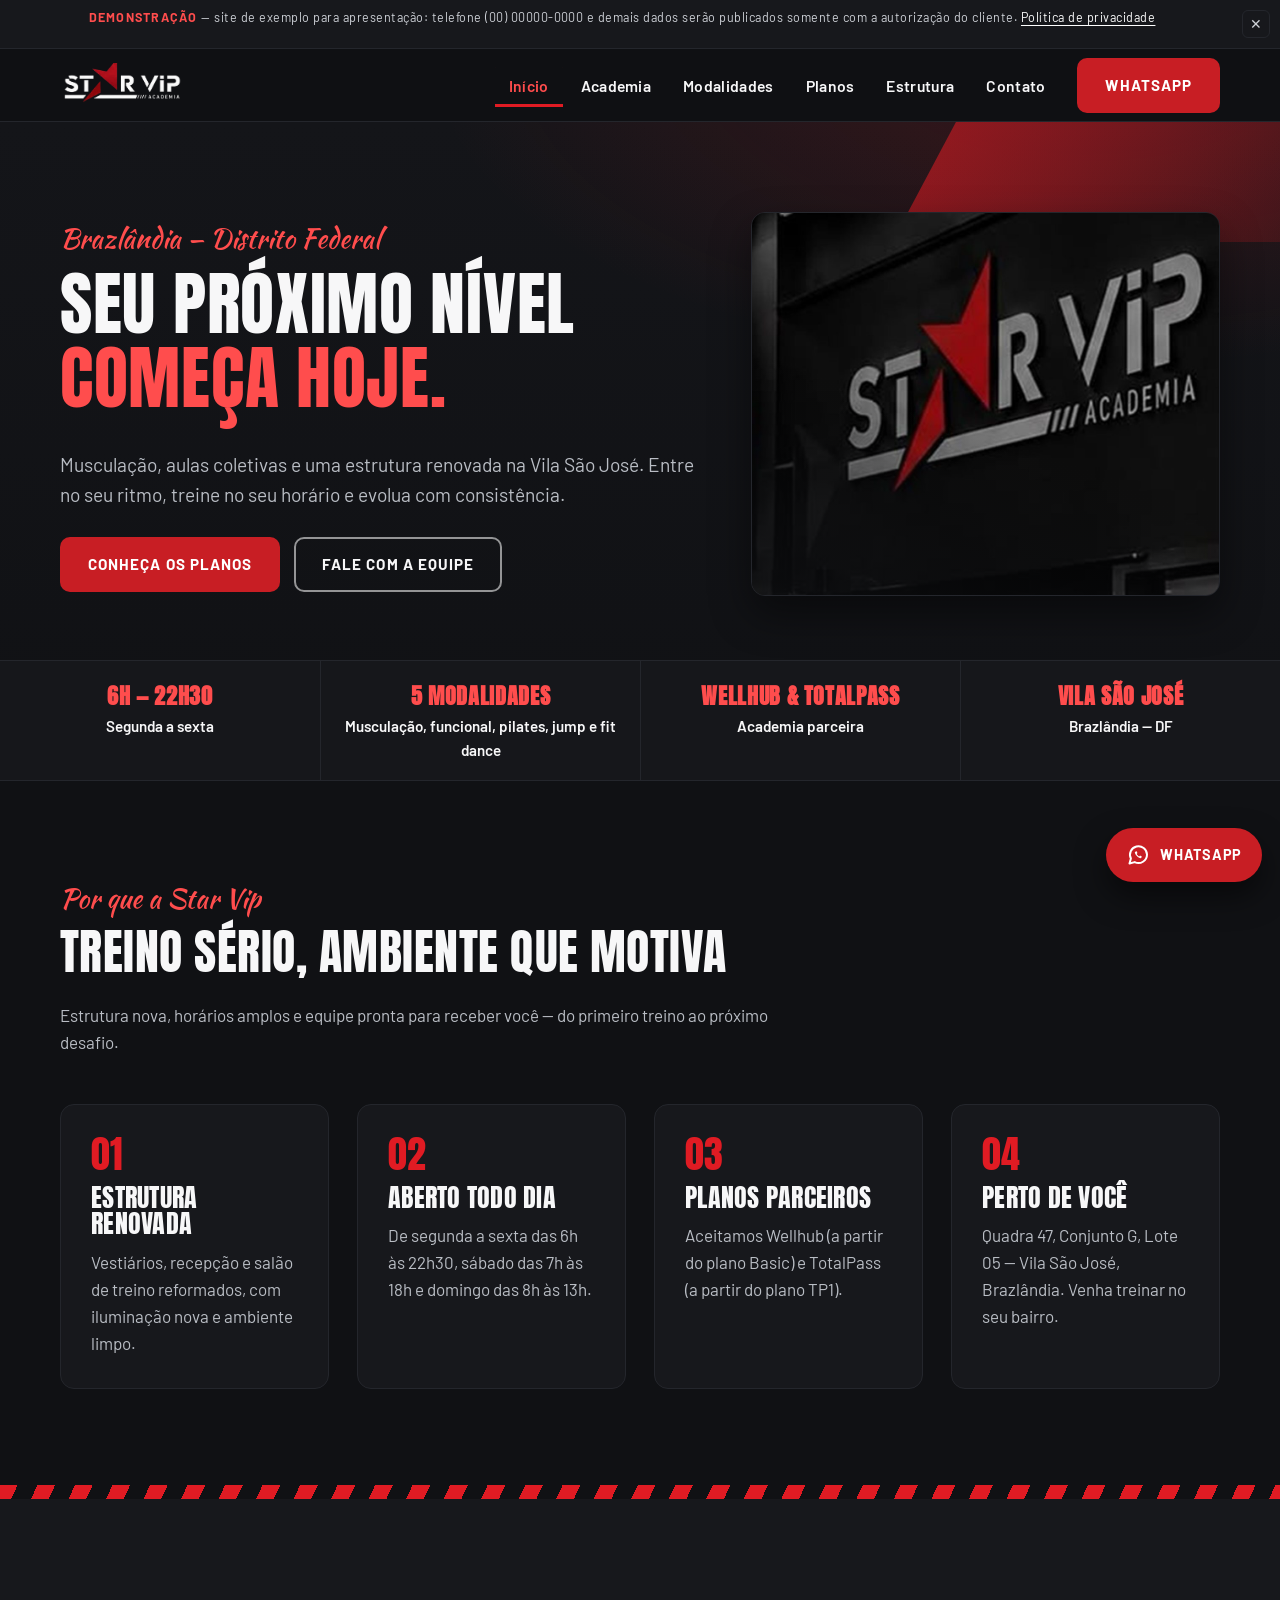
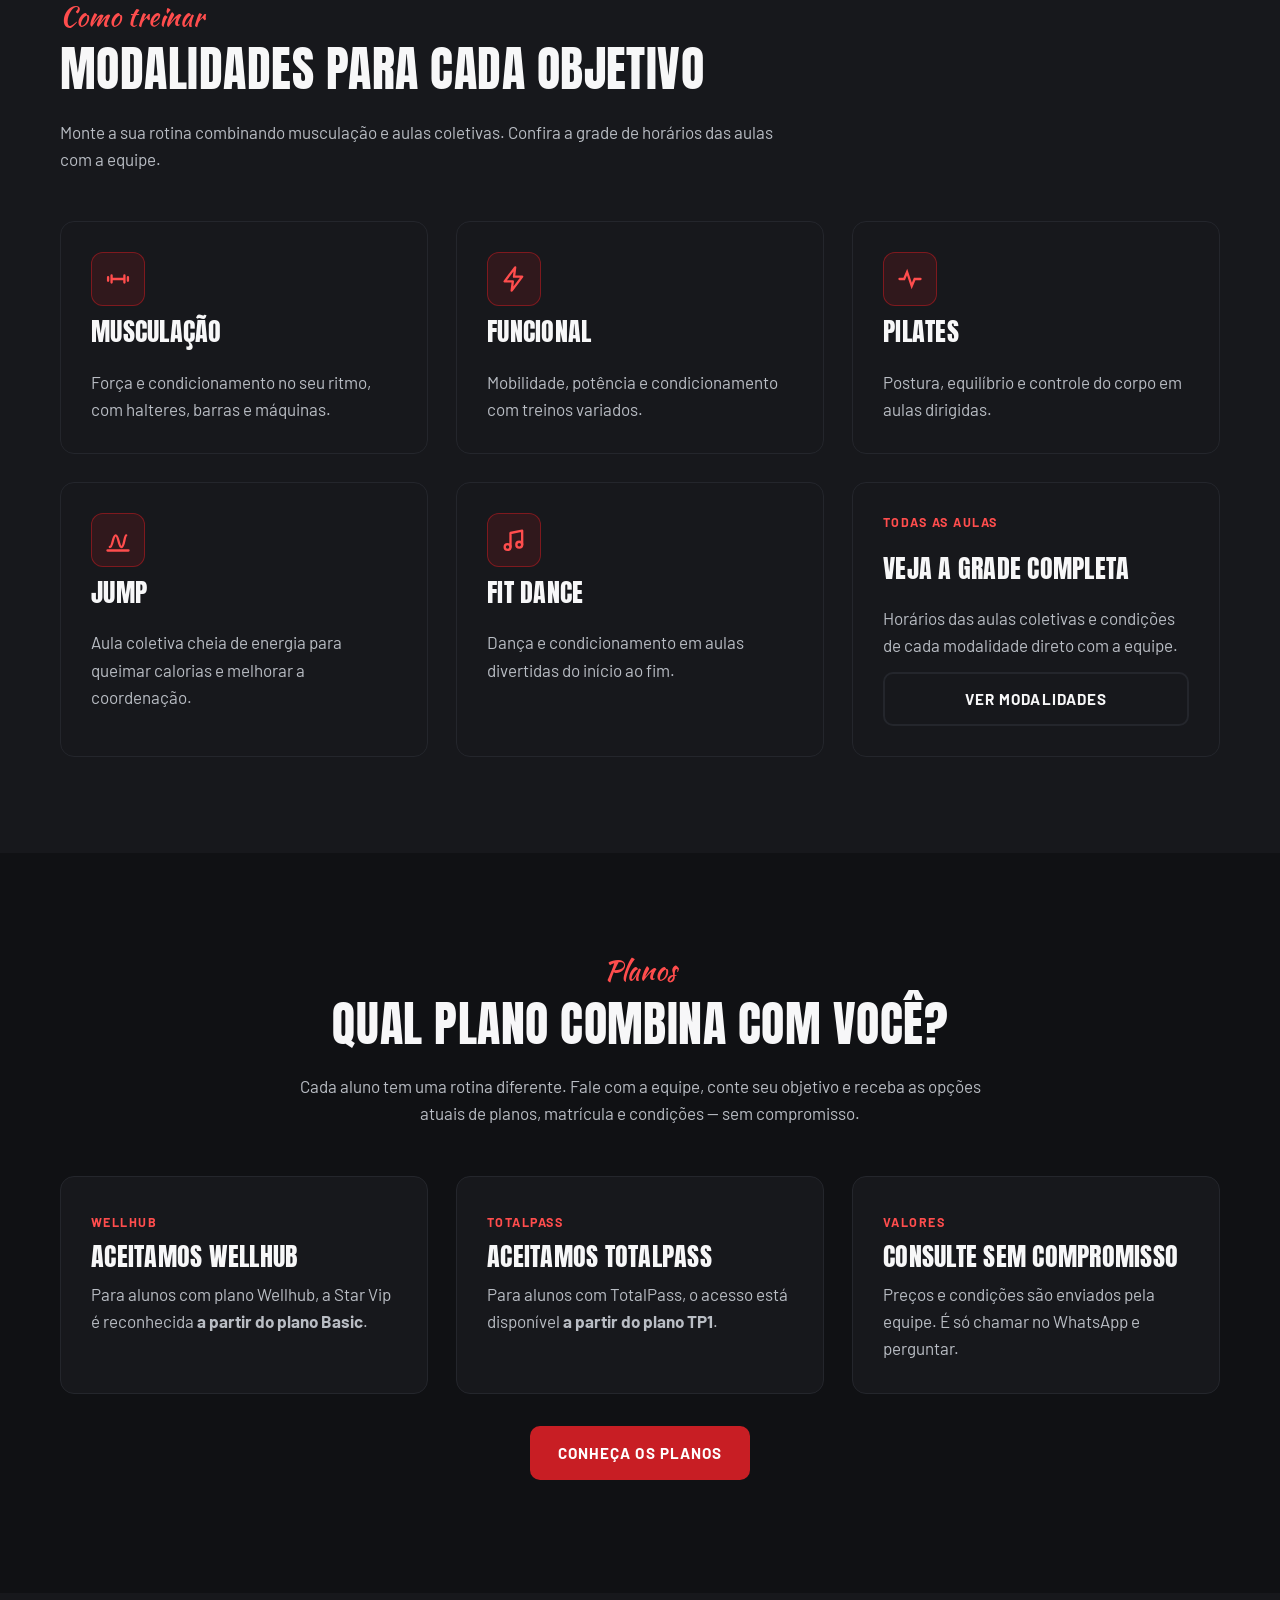
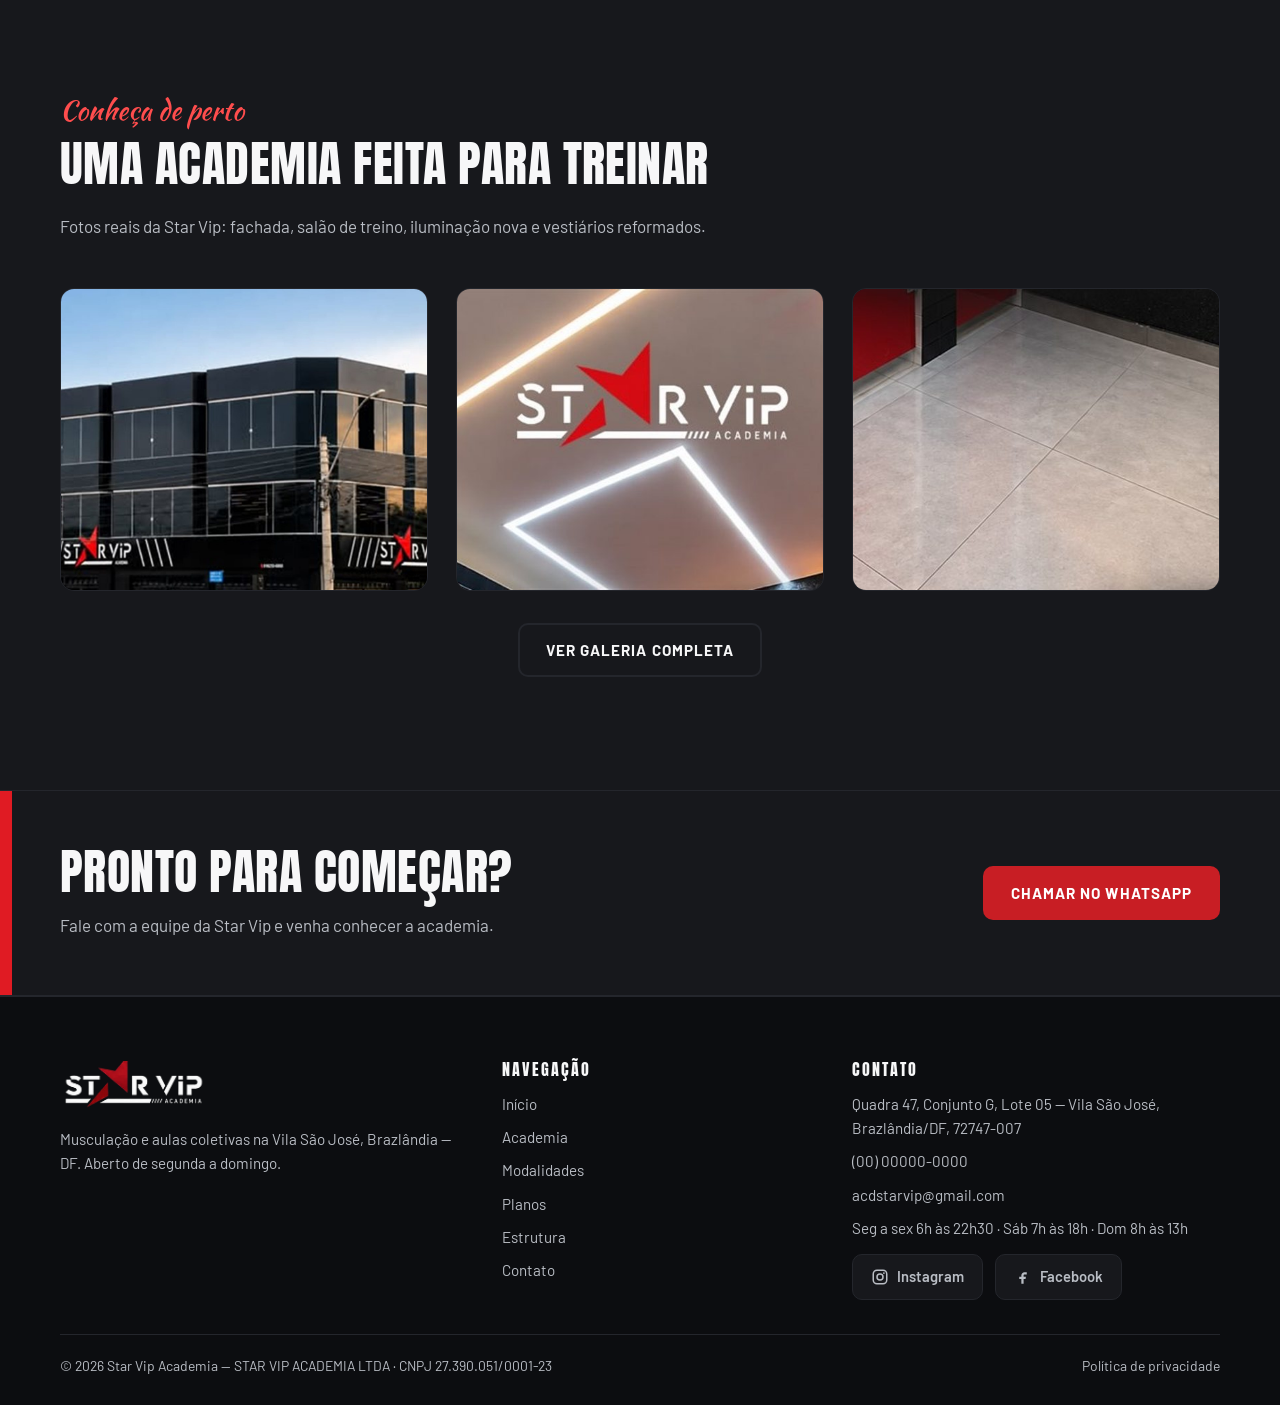
==== index.html @ 005f94d7 "Site institucional Star Vip Academia (demonstração)" ====
<!DOCTYPE html>
<html lang="pt-BR">
<head>
  <meta charset="UTF-8">
  <meta name="viewport" content="width=device-width, initial-scale=1.0">
  <title>Star Vip Academia — Musculação e aulas em Brazlândia/DF</title>
  <meta name="description" content="Star Vip Academia na Vila São José, Brazlândia-DF. Musculação, funcional, pilates, jump e fit dance. Seg a sex 6h às 22h30. Fale pelo WhatsApp: (00) 00000-0000.">
  <meta name="theme-color" content="#101114">

  <meta property="og:type" content="website">
  <meta property="og:locale" content="pt_BR">
  <meta property="og:site_name" content="Star Vip Academia">
  <meta property="og:title" content="Star Vip Academia — Brazlândia/DF">
  <meta property="og:description" content="Musculação, funcional, pilates, jump e fit dance. Aberto de segunda a domingo. Venha conhecer a Star Vip.">
  <meta property="og:image" content="img/og-image.jpg">

  <link rel="icon" href="img/favicon.png" type="image/png">
  <link rel="preconnect" href="https://fonts.googleapis.com">
  <link rel="preconnect" href="https://fonts.gstatic.com" crossorigin>
  <link href="https://fonts.googleapis.com/css2?family=Anton&family=Barlow:ital,wght@0,400;0,600;0,700;1,600&family=Kaushan+Script&display=swap" rel="stylesheet">
  <link rel="stylesheet" href="css/styles.css">

  <script type="application/ld+json">
  {
    "@context": "https://schema.org",
    "@type": "HealthClub",
    "name": "Star Vip Academia",
    "image": "img/og-image.jpg",
    "email": "acdstarvip@gmail.com",
    "telephone": "+5500000000000",
    "address": {
      "@type": "PostalAddress",
      "streetAddress": "Quadra 47, Conjunto G, Lote 05 — Vila São José",
      "addressLocality": "Brazlândia",
      "addressRegion": "DF",
      "postalCode": "72747-007",
      "addressCountry": "BR"
    },
    "openingHoursSpecification": [
      { "@type": "OpeningHoursSpecification", "dayOfWeek": ["Monday","Tuesday","Wednesday","Thursday","Friday"], "opens": "06:00", "closes": "22:30" },
      { "@type": "OpeningHoursSpecification", "dayOfWeek": "Saturday", "opens": "07:00", "closes": "18:00" },
      { "@type": "OpeningHoursSpecification", "dayOfWeek": "Sunday", "opens": "08:00", "closes": "13:00" }
    ],
    "sameAs": [
      "https://www.instagram.com/academiastarvip/",
      "https://www.facebook.com/academiastarvip"
    ]
  }
  </script>
</head>
<body>
  <a class="skip-link" href="#conteudo">Pular para o conteúdo</a>

  <div class="demo-bar" role="note">
    <p><strong>Demonstração</strong> — site de exemplo para apresentação: telefone (00) 00000-0000 e demais dados serão publicados somente com a autorização do cliente. <a href="privacidade.html">Política de privacidade</a></p>
    <button type="button" class="demo-bar__close" aria-label="Dispensar aviso">&#10005;</button>
  </div>

  <!-- ======================= CABEÇALHO ======================= -->
  <header class="site-header">
    <div class="container header-inner">
      <a class="brand" href="index.html">
        <img src="img/logo.png" alt="Star Vip Academia — logo" width="126" height="44">
      </a>

      <button class="nav-toggle" type="button" aria-expanded="false" aria-controls="site-nav">
        <span class="bar"></span>
        <span class="bar"></span>
        <span class="bar"></span>
        <span class="visually-hidden">Abrir menu</span>
      </button>

      <nav id="site-nav" class="site-nav" aria-label="Navegação principal">
        <ul>
          <li><a class="nav-link" href="index.html" aria-current="page">Início</a></li>
          <li><a class="nav-link" href="academia.html">Academia</a></li>
          <li><a class="nav-link" href="modalidades.html">Modalidades</a></li>
          <li><a class="nav-link" href="planos.html">Planos</a></li>
          <li><a class="nav-link" href="estrutura.html">Estrutura</a></li>
          <li><a class="nav-link" href="contato.html">Contato</a></li>
        </ul>
        <a class="btn btn-red header-cta" href="https://wa.me/5500000000000?text=Ol%C3%A1%21%20Vim%20pelo%20site%20da%20Star%20Vip%20Academia%20e%20gostaria%20de%20mais%20informa%C3%A7%C3%B5es." target="_blank" rel="noopener" data-track="whatsapp" data-label="header">
          WhatsApp
        </a>
      </nav>
    </div>
  </header>

  <main id="conteudo">
    <!-- ======================= HERO ======================= -->
    <section class="hero">
      <div class="container hero-grid">
        <div class="hero-text reveal">
          <p class="kicker">Brazlândia — Distrito Federal</p>
          <h1>Seu próximo nível <span class="line2">começa hoje.</span></h1>
          <p class="lead">
            Musculação, aulas coletivas e uma estrutura renovada na Vila São José.
            Entre no seu ritmo, treine no seu horário e evolua com consistência.
          </p>
          <div class="hero-actions">
            <a class="btn btn-red" href="planos.html" data-track="planos" data-label="hero">Conheça os planos</a>
            <a class="btn btn-outline" href="https://wa.me/5500000000000?text=Ol%C3%A1%21%20Vim%20pelo%20site%20da%20Star%20Vip%20Academia%20e%20gostaria%20de%20mais%20informa%C3%A7%C3%B5es." target="_blank" rel="noopener" data-track="whatsapp" data-label="hero">Fale com a equipe</a>
          </div>
        </div>

        <figure class="hero-media reveal">
          <img src="img/logo-parede.jpg" alt="Logomarca Star Vip em relevo na parede preta do salão de treino" width="1106" height="1089">
        </figure>
      </div>

      <div class="hero-strip">
        <ul>
          <li><strong>6h — 22h30</strong> Segunda a sexta</li>
          <li><strong>5 modalidades</strong> Musculação, funcional, pilates, jump e fit dance</li>
          <li><strong>Wellhub &amp; TotalPass</strong> Academia parceira</li>
          <li><strong>Vila São José</strong> Brazlândia — DF</li>
        </ul>
      </div>
    </section>

    <!-- ======================= DIFERENCIAIS ======================= -->
    <section class="section">
      <div class="container">
        <div class="section-head reveal">
          <span class="kicker">Por que a Star Vip</span>
          <h2>Treino sério, ambiente que motiva</h2>
          <p>Estrutura nova, horários amplos e equipe pronta para receber você — do primeiro treino ao próximo desafio.</p>
        </div>

        <div class="grid grid-4">
          <article class="card reveal">
            <span class="num">01</span>
            <h3>Estrutura renovada</h3>
            <p>Vestiários, recepção e salão de treino reformados, com iluminação nova e ambiente limpo.</p>
          </article>
          <article class="card reveal">
            <span class="num">02</span>
            <h3>Aberto todo dia</h3>
            <p>De segunda a sexta das 6h às 22h30, sábado das 7h às 18h e domingo das 8h às 13h.</p>
          </article>
          <article class="card reveal">
            <span class="num">03</span>
            <h3>Planos parceiros</h3>
            <p>Aceitamos Wellhub (a partir do plano Basic) e TotalPass (a partir do plano TP1).</p>
          </article>
          <article class="card reveal">
            <span class="num">04</span>
            <h3>Perto de você</h3>
            <p>Quadra 47, Conjunto G, Lote 05 — Vila São José, Brazlândia. Venha treinar no seu bairro.</p>
          </article>
        </div>
      </div>
    </section>

    <div class="stripes" aria-hidden="true"></div>

    <!-- ======================= MODALIDADES ======================= -->
    <section class="section section--dark2">
      <div class="container">
        <div class="section-head reveal">
          <span class="kicker">Como treinar</span>
          <h2>Modalidades para cada objetivo</h2>
          <p>Monte a sua rotina combinando musculação e aulas coletivas. Confira a grade de horários das aulas com a equipe.</p>
        </div>

        <div class="grid grid-3">
          <article class="card card--mod reveal">
            <span class="mod-icon" aria-hidden="true">
              <svg viewBox="0 0 24 24" fill="none" stroke="currentColor" stroke-width="2" stroke-linecap="round"><path d="M6.5 9v6M3.5 10.5v3M17.5 9v6M20.5 10.5v3M6.5 12h11"/></svg>
            </span>
            <h3>Musculação</h3>
            <p>Força e condicionamento no seu ritmo, com halteres, barras e máquinas.</p>
          </article>

          <article class="card card--mod reveal">
            <span class="mod-icon" aria-hidden="true">
              <svg viewBox="0 0 24 24" fill="none" stroke="currentColor" stroke-width="2" stroke-linecap="round" stroke-linejoin="round"><path d="M13 2 4 14h7l-1 8 9-12h-7l1-8z"/></svg>
            </span>
            <h3>Funcional</h3>
            <p>Mobilidade, potência e condicionamento com treinos variados.</p>
          </article>

          <article class="card card--mod reveal">
            <span class="mod-icon" aria-hidden="true">
              <svg viewBox="0 0 24 24" fill="none" stroke="currentColor" stroke-width="2" stroke-linecap="round"><path d="M3 12h4l2.5-6 4 12L16 12h5"/></svg>
            </span>
            <h3>Pilates</h3>
            <p>Postura, equilíbrio e controle do corpo em aulas dirigidas.</p>
          </article>

          <article class="card card--mod reveal">
            <span class="mod-icon" aria-hidden="true">
              <svg viewBox="0 0 24 24" fill="none" stroke="currentColor" stroke-width="2" stroke-linecap="round"><path d="M5 18c2.5 0 2.5-10 5-10s2.5 10 5 10 2.5-10 4-10"/><path d="M3 21h18"/></svg>
            </span>
            <h3>Jump</h3>
            <p>Aula coletiva cheia de energia para queimar calorias e melhorar a coordenação.</p>
          </article>

          <article class="card card--mod reveal">
            <span class="mod-icon" aria-hidden="true">
              <svg viewBox="0 0 24 24" fill="none" stroke="currentColor" stroke-width="2" stroke-linecap="round" stroke-linejoin="round"><path d="M9 18V6l10-2v12"/><circle cx="6.5" cy="18" r="2.5"/><circle cx="16.5" cy="16" r="2.5"/></svg>
            </span>
            <h3>Fit Dance</h3>
            <p>Dança e condicionamento em aulas divertidas do início ao fim.</p>
          </article>

          <article class="card card--mod reveal">
            <span class="tag">Todas as aulas</span>
            <h3>Veja a grade completa</h3>
            <p>Horários das aulas coletivas e condições de cada modalidade direto com a equipe.</p>
            <a class="btn btn-ghost-light" href="modalidades.html">Ver modalidades</a>
          </article>
        </div>
      </div>
    </section>

    <!-- ======================= PLANOS ======================= -->
    <section class="section">
      <div class="container">
        <div class="section-head section-head--center reveal">
          <span class="kicker">Planos</span>
          <h2>Qual plano combina com você?</h2>
          <p>
            Cada aluno tem uma rotina diferente. Fale com a equipe, conte seu objetivo
            e receba as opções atuais de planos, matrícula e condições — sem compromisso.
          </p>
        </div>

        <div class="grid grid-3">
          <article class="card reveal">
            <span class="tag">Wellhub</span>
            <h3>Aceitamos Wellhub</h3>
            <p>Para alunos com plano Wellhub, a Star Vip é reconhecida <strong>a partir do plano Basic</strong>.</p>
          </article>
          <article class="card reveal">
            <span class="tag">TotalPass</span>
            <h3>Aceitamos TotalPass</h3>
            <p>Para alunos com TotalPass, o acesso está disponível <strong>a partir do plano TP1</strong>.</p>
          </article>
          <article class="card reveal">
            <span class="tag">Valores</span>
            <h3>Consulte sem compromisso</h3>
            <p>Preços e condições são enviados pela equipe. É só chamar no WhatsApp e perguntar.</p>
          </article>
        </div>

        <p class="center reveal">
          <a class="btn btn-red" href="planos.html">Conheça os planos</a>
        </p>
      </div>
    </section>

    <!-- ======================= ESTRUTURA (prévia) ======================= -->
    <section class="section section--dark2">
      <div class="container">
        <div class="section-head reveal">
          <span class="kicker">Conheça de perto</span>
          <h2>Uma academia feita para treinar</h2>
          <p>Fotos reais da Star Vip: fachada, salão de treino, iluminação nova e vestiários reformados.</p>
        </div>

        <div class="grid grid-3 reveal">
          <figure class="grid-photos-item">
            <img src="img/fachada.jpg" alt="Fachada preta da Star Vip Academia com letreiro iluminado" width="1112" height="912" loading="lazy">
          </figure>
          <figure class="grid-photos-item">
            <img src="img/teto-led.jpg" alt="Iluminação de LED e logomarca no teto da academia" width="1404" height="429" loading="lazy">
          </figure>
          <figure class="grid-photos-item">
            <img src="img/vestiario.jpg" alt="Vestiário reformado com portas vermelhas e piso novo" width="1404" height="448" loading="lazy">
          </figure>
        </div>

        <p class="center reveal">
          <a class="btn btn-ghost-light" href="estrutura.html">Ver galeria completa</a>
        </p>
      </div>
    </section>

    <!-- ======================= CTA ======================= -->
    <section class="cta-band">
      <div class="container">
        <div>
          <h2>Pronto para começar?</h2>
          <p>Fale com a equipe da Star Vip e venha conhecer a academia.</p>
        </div>
        <a class="btn btn-red" href="https://wa.me/5500000000000?text=Ol%C3%A1%21%20Vim%20pelo%20site%20da%20Star%20Vip%20Academia%20e%20gostaria%20de%20mais%20informa%C3%A7%C3%B5es." target="_blank" rel="noopener" data-track="whatsapp" data-label="cta-index">
          Chamar no WhatsApp
        </a>
      </div>
    </section>
  </main>

  <!-- ======================= RODAPÉ ======================= -->
  <footer class="site-footer">
    <div class="container">
      <div class="footer-grid">
        <div>
          <img class="footer-logo" src="img/logo.png" alt="Star Vip Academia" width="146" height="51">
          <p>Musculação e aulas coletivas na Vila São José, Brazlândia — DF. Aberto de segunda a domingo.</p>
        </div>

        <nav aria-label="Links do rodapé">
          <h3>Navegação</h3>
          <ul>
            <li><a href="index.html">Início</a></li>
            <li><a href="academia.html">Academia</a></li>
            <li><a href="modalidades.html">Modalidades</a></li>
            <li><a href="planos.html">Planos</a></li>
            <li><a href="estrutura.html">Estrutura</a></li>
            <li><a href="contato.html">Contato</a></li>
          </ul>
        </nav>

        <div>
          <h3>Contato</h3>
          <ul>
            <li>Quadra 47, Conjunto G, Lote 05 — Vila São José, Brazlândia/DF, 72747-007</li>
            <li><a href="tel:+5500000000000">(00) 00000-0000</a></li>
            <li><a href="mailto:acdstarvip@gmail.com">acdstarvip@gmail.com</a></li>
            <li>Seg a sex 6h às 22h30 · Sáb 7h às 18h · Dom 8h às 13h</li>
          </ul>
          <div class="socials">
            <a href="https://www.instagram.com/academiastarvip/" target="_blank" rel="noopener" data-track="instagram" data-label="footer">
              <svg width="18" height="18" viewBox="0 0 24 24" fill="none" stroke="currentColor" stroke-width="2" aria-hidden="true"><rect x="3" y="3" width="18" height="18" rx="5"/><circle cx="12" cy="12" r="4"/><circle cx="17.2" cy="6.8" r="1.2" fill="currentColor" stroke="none"/></svg>
              Instagram
            </a>
            <a href="https://www.facebook.com/academiastarvip" target="_blank" rel="noopener" data-track="facebook" data-label="footer">
              <svg width="18" height="18" viewBox="0 0 24 24" fill="currentColor" aria-hidden="true"><path d="M14 8.5h3V5.6h-3c-2.3 0-4.2 1.9-4.2 4.2v1.9H7v2.9h2.8V21h3v-6.4h2.6l.5-2.9h-3.1V9.8c0-.7.6-1.3 1.2-1.3z"/></svg>
              Facebook
            </a>
          </div>
        </div>
      </div>

      <div class="footer-bottom">
        <span>© 2026 Star Vip Academia — STAR VIP ACADEMIA LTDA · CNPJ 27.390.051/0001-23</span>
        <span><a href="privacidade.html">Política de privacidade</a></span>
      </div>
    </div>
  </footer>

  <a class="float-wa" href="https://wa.me/5500000000000?text=Ol%C3%A1%21%20Vim%20pelo%20site%20da%20Star%20Vip%20Academia%20e%20gostaria%20de%20mais%20informa%C3%A7%C3%B5es." target="_blank" rel="noopener" aria-label="Falar no WhatsApp" data-track="whatsapp" data-label="flutuante">
    <svg viewBox="0 0 24 24" fill="none" stroke="currentColor" stroke-width="2" stroke-linecap="round" stroke-linejoin="round" aria-hidden="true"><path d="M21 11.5a8.5 8.5 0 0 1-12.3 7.6L3.5 20.5l1.4-5A8.5 8.5 0 1 1 21 11.5z"/><path d="M8.8 9.2c.3 2.6 3.4 5.7 6 6l1.2-1.5-1.9-1.1-1 .8c-.9-.5-1.9-1.5-2.4-2.4l.8-1L10.3 8l-1.5 1.2z" fill="currentColor" stroke="none"/></svg>
    <span>WhatsApp</span>
  </a>

  <script src="js/main.js"></script>
</body>
</html>
---- css/styles.css ----
/* =========================================================
   Star Vip Academia — styles.css
   Identidade: preto carvão + vermelho intenso + branco
   Títulos condensados em caixa alta + acentos manuscritos
   ========================================================= */

:root {
  --ink: #101114;          /* fundo principal (carvão) */
  --ink-2: #17181c;        /* cartões e blocos */
  --ink-3: #24262c;        /* bordas e divisões */
  --red: #e01b23;          /* grafismos, detalhes, faixas */
  --red-btn: #c81e24;      /* botões com texto branco (contraste AA) */
  --red-btn-hover: #a9161c;
  --red-soft: #ff4d4d;     /* texto/links vermelhos sobre escuro (AA) */
  --white: #f7f7f8;
  --muted: #b9bdc4;        /* texto secundário sobre escuro */
  --radius: 14px;
  --font-display: "Anton", "Arial Narrow", sans-serif;
  --font-body: "Barlow", "Segoe UI", sans-serif;
  --font-script: "Kaushan Script", cursive;
  --header-h: 72px;
  --shadow: 0 18px 40px rgba(0, 0, 0, .45);
}

/* ---------- Base ---------- */
*, *::before, *::after { box-sizing: border-box; }

html { scroll-behavior: smooth; }

body {
  margin: 0;
  background: var(--ink);
  color: var(--white);
  font-family: var(--font-body);
  font-size: 17px;
  line-height: 1.6;
  -webkit-font-smoothing: antialiased;
}

img { max-width: 100%; height: auto; display: block; }

a { color: var(--red-soft); text-decoration: none; }
a:hover { text-decoration: underline; }

h1, h2, h3 {
  font-family: var(--font-display);
  font-weight: 400;
  text-transform: uppercase;
  line-height: 1.05;
  letter-spacing: .01em;
  margin: 0 0 .5em;
  color: var(--white);
}

h1 { font-size: clamp(2.5rem, 6vw, 4.4rem); }
h2 { font-size: clamp(1.9rem, 4vw, 3rem); }
h3 { font-size: clamp(1.25rem, 2.4vw, 1.6rem); }

p { margin: 0 0 1em; }

::selection { background: var(--red); color: #fff; }

:focus-visible {
  outline: 3px solid var(--red-soft);
  outline-offset: 3px;
  border-radius: 4px;
}

.visually-hidden {
  position: absolute !important;
  width: 1px; height: 1px;
  margin: -1px; padding: 0; border: 0;
  clip: rect(0 0 0 0); overflow: hidden;
  white-space: nowrap;
}

.skip-link {
  position: absolute;
  left: 16px; top: -60px;
  z-index: 200;
  background: var(--red-btn);
  color: #fff;
  padding: 12px 18px;
  font-weight: 700;
  border-radius: 0 0 8px 8px;
  transition: top .2s ease;
}
.skip-link:focus { top: 0; text-decoration: none; }

/* -------------------------------------------------
   Faixa de demonstração (aviso ao cliente)
------------------------------------------------- */
.demo-bar {
  display: flex;
  align-items: center;
  justify-content: center;
  gap: 16px;
  flex-wrap: wrap;
  padding: 8px 52px 8px 16px;
  position: relative;
  background: var(--ink-2);
  border-bottom: 1px solid var(--ink-3);
  font-size: .78rem;
  letter-spacing: .04em;
  text-align: center;
  color: #cfd2d8;
}
.demo-bar strong {
  color: var(--red-soft);
  text-transform: uppercase;
  letter-spacing: .1em;
}
.demo-bar a { color: #fff; text-decoration: underline; text-underline-offset: 3px; }
.demo-bar__close {
  position: absolute;
  right: 10px; top: 50%;
  transform: translateY(-50%);
  width: 28px; height: 28px;
  display: grid; place-items: center;
  background: none;
  border: 1px solid var(--ink-3);
  border-radius: 6px;
  color: #cfd2d8;
  font-size: .9rem;
  line-height: 1;
  cursor: pointer;
  transition: color .15s ease, border-color .15s ease;
}
.demo-bar__close:hover { color: #fff; border-color: var(--red); }
.demo-bar[hidden] { display: none; }

.container {
  width: min(1160px, 100% - 40px);
  margin-inline: auto;
}

/* ---------- Utilidades de texto ---------- */
.script {
  font-family: var(--font-script);
  text-transform: none;
  font-weight: 400;
  color: var(--red-soft);
  letter-spacing: 0;
}

.accent { color: var(--red-soft); }

.lead {
  font-size: clamp(1.05rem, 1.6vw, 1.2rem);
  color: var(--muted);
  max-width: 58ch;
}

.kicker {
  display: inline-block;
  font-family: var(--font-script);
  font-size: clamp(1.3rem, 2.5vw, 1.7rem);
  color: var(--red-soft);
  margin-bottom: .4rem;
}

.section { padding: clamp(56px, 8vw, 96px) 0; position: relative; }
.section--tight { padding: clamp(40px, 6vw, 64px) 0; }
.section--dark2 { background: var(--ink-2); }

.section-head { max-width: 720px; margin-bottom: clamp(28px, 4vw, 48px); }
.section-head p { color: var(--muted); margin-bottom: 0; }
.section-head--center { margin-inline: auto; text-align: center; }

/* Tarja diagonal //// inspirada no logo */
.stripes {
  height: 14px;
  background: repeating-linear-gradient(
    115deg,
    var(--red) 0 16px,
    transparent 16px 34px
  );
}

/* ---------- Botões ---------- */
.btn {
  display: inline-flex;
  align-items: center;
  justify-content: center;
  gap: 10px;
  min-height: 48px;
  padding: 13px 26px;
  font-family: var(--font-body);
  font-size: .95rem;
  font-weight: 700;
  text-transform: uppercase;
  letter-spacing: .07em;
  border: 2px solid transparent;
  border-radius: 10px;
  cursor: pointer;
  text-decoration: none;
  transition: background-color .18s ease, border-color .18s ease,
              color .18s ease, transform .18s ease;
}
.btn:hover { text-decoration: none; transform: translateY(-2px); }

.btn-red {
  background: var(--red-btn);
  color: #fff;
}
.btn-red:hover { background: var(--red-btn-hover); color: #fff; }

.btn-outline {
  border-color: rgba(255, 255, 255, .55);
  color: var(--white);
  background: transparent;
}
.btn-outline:hover { border-color: var(--white); background: rgba(255,255,255,.08); color: var(--white); }

.btn-ghost-light {
  border-color: var(--ink-3);
  background: var(--ink-2);
  color: var(--white);
}
.btn-ghost-light:hover { border-color: var(--red); color: var(--white); }

.btn-block { width: 100%; }

.btn .icon { width: 20px; height: 20px; flex: none; }

/* ---------- Cabeçalho ---------- */
.site-header {
  position: sticky;
  top: 0;
  z-index: 100;
  background: rgba(16, 17, 20, .92);
  backdrop-filter: blur(10px);
  border-bottom: 1px solid var(--ink-3);
}

.header-inner {
  display: flex;
  align-items: center;
  justify-content: space-between;
  gap: 20px;
  min-height: var(--header-h);
}

.brand img { height: 44px; width: auto; }

.nav-toggle {
  display: none;
  flex-direction: column;
  justify-content: center;
  gap: 5px;
  width: 48px; height: 48px;
  padding: 10px;
  background: transparent;
  border: 1px solid var(--ink-3);
  border-radius: 10px;
  cursor: pointer;
}
.nav-toggle .bar {
  display: block;
  height: 3px;
  width: 100%;
  background: var(--white);
  border-radius: 2px;
  transition: transform .2s ease, opacity .2s ease;
}
.nav-toggle[aria-expanded="true"] .bar:nth-child(1) { transform: translateY(8px) rotate(45deg); }
.nav-toggle[aria-expanded="true"] .bar:nth-child(2) { opacity: 0; }
.nav-toggle[aria-expanded="true"] .bar:nth-child(3) { transform: translateY(-8px) rotate(-45deg); }

.site-nav { display: flex; align-items: center; gap: 8px; }

.site-nav ul {
  display: flex;
  align-items: center;
  gap: 4px;
  list-style: none;
  margin: 0;
  padding: 0;
}

.site-nav a.nav-link {
  display: inline-flex;
  align-items: center;
  min-height: 44px;
  padding: 8px 14px;
  color: var(--white);
  font-weight: 600;
  font-size: .98rem;
  letter-spacing: .02em;
  border-radius: 8px;
  text-decoration: none;
}
.site-nav a.nav-link:hover { background: rgba(255,255,255,.07); text-decoration: none; }

.site-nav a.nav-link[aria-current="page"] {
  color: var(--red-soft);
  box-shadow: inset 0 -3px 0 var(--red);
  border-radius: 8px 8px 0 0;
}

.header-cta { margin-left: 10px; }

/* ---------- Hero ---------- */
.hero {
  position: relative;
  overflow: hidden;
  background:
    radial-gradient(1100px 520px at 85% -10%, rgba(224, 27, 35, .18), transparent 60%),
    linear-gradient(180deg, #141519 0%, var(--ink) 100%);
  border-bottom: 1px solid var(--ink-3);
}

/* grafismo diagonal vermelho */
.hero::before {
  content: "";
  position: absolute;
  top: -60px; right: -80px;
  width: 420px; height: 180px;
  background: linear-gradient(90deg, var(--red), rgba(224,27,35,.25));
  transform: skewX(-28deg);
  opacity: .55;
  pointer-events: none;
}

.hero-grid {
  display: grid;
  grid-template-columns: 1.15fr .85fr;
  gap: clamp(28px, 5vw, 56px);
  align-items: center;
  padding: clamp(48px, 7vw, 92px) 0 clamp(36px, 5vw, 64px);
  position: relative;
  z-index: 1;
}

.hero h1 .line2 { display: block; color: var(--red-soft); }

.hero-actions {
  display: flex;
  flex-wrap: wrap;
  gap: 14px;
  margin-top: 26px;
}

.hero-media {
  position: relative;
  margin: 0;
  border-radius: var(--radius);
  overflow: hidden;
  box-shadow: var(--shadow);
  border: 1px solid var(--ink-3);
}
.hero-media img { width: 100%; aspect-ratio: 11 / 9; object-fit: cover; }
.hero-media::after {
  content: "";
  position: absolute;
  inset: 0;
  background: linear-gradient(200deg, transparent 55%, rgba(16,17,20,.7));
  pointer-events: none;
}

/* faixa de indicadores */
.hero-strip {
  position: relative;
  z-index: 1;
  background: rgba(23, 24, 28, .9);
  border-top: 1px solid var(--ink-3);
}
.hero-strip ul {
  list-style: none;
  display: grid;
  grid-template-columns: repeat(4, 1fr);
  margin: 0;
  padding: 0;
}
.hero-strip li {
  padding: 18px 20px;
  text-align: center;
  font-weight: 600;
  color: var(--white);
  border-left: 1px solid var(--ink-3);
  font-size: .95rem;
}
.hero-strip li:first-child { border-left: 0; }
.hero-strip li strong {
  display: block;
  font-family: var(--font-display);
  font-size: 1.35rem;
  color: var(--red-soft);
  text-transform: uppercase;
  letter-spacing: .03em;
}

/* Página interna: faixa de topo */
.page-hero {
  position: relative;
  overflow: hidden;
  background:
    radial-gradient(900px 380px at 12% -20%, rgba(224, 27, 35, .22), transparent 65%),
    var(--ink-2);
  border-bottom: 1px solid var(--ink-3);
  padding: clamp(44px, 6vw, 76px) 0;
}
.page-hero::after {
  content: "";
  position: absolute;
  right: -60px; bottom: -70px;
  width: 320px; height: 150px;
  background: linear-gradient(90deg, rgba(224,27,35,.85), rgba(224,27,35,.15));
  transform: skewX(-28deg);
  opacity: .5;
  pointer-events: none;
}
.page-hero .container { position: relative; z-index: 1; }
.page-hero p { color: var(--muted); max-width: 62ch; margin-bottom: 0; }

/* ---------- Grade de cartões ---------- */
.grid {
  display: grid;
  gap: clamp(18px, 3vw, 28px);
}
.grid-2 { grid-template-columns: repeat(2, 1fr); }
.grid-3 { grid-template-columns: repeat(3, 1fr); }
.grid-4 { grid-template-columns: repeat(4, 1fr); }

.card {
  background: var(--ink-2);
  border: 1px solid var(--ink-3);
  border-radius: var(--radius);
  padding: clamp(22px, 3vw, 30px);
  transition: border-color .2s ease, transform .2s ease;
}
.card:hover { border-color: rgba(224, 27, 35, .6); transform: translateY(-4px); }

.card h3 { margin-bottom: .45em; }
.card p { color: var(--muted); margin-bottom: 0; }

.card .tag {
  display: inline-block;
  font-size: .78rem;
  font-weight: 700;
  letter-spacing: .12em;
  text-transform: uppercase;
  color: var(--red-soft);
  margin-bottom: 10px;
}

/* cartão de modalidade */
.card--mod { display: flex; flex-direction: column; gap: 12px; }
.card--mod .mod-icon {
  width: 54px; height: 54px;
  display: grid;
  place-items: center;
  background: rgba(224, 27, 35, .12);
  border: 1px solid rgba(224, 27, 35, .45);
  border-radius: 12px;
  color: var(--red-soft);
}
.card--mod .mod-icon svg { width: 28px; height: 28px; }
.card--mod .btn { margin-top: auto; }

/* número de destaque */
.card .num {
  font-family: var(--font-display);
  font-size: 2.4rem;
  color: var(--red);
  line-height: 1;
  margin-bottom: 10px;
  display: block;
}

/* ---------- Lista com marcas ---------- */
.check-list {
  list-style: none;
  margin: 0 0 1.4em;
  padding: 0;
  display: grid;
  gap: 12px;
}
.check-list li {
  position: relative;
  padding-left: 34px;
  color: var(--muted);
}
.check-list li::before {
  content: "";
  position: absolute;
  left: 0; top: 4px;
  width: 18px; height: 18px;
  background: var(--red-btn);
  clip-path: polygon(14% 46%, 0 60%, 40% 100%, 100% 22%, 86% 8%, 38% 70%);
}
.check-list li strong { color: var(--white); }

/* ---------- Faixa CTA ---------- */
.cta-band {
  position: relative;
  overflow: hidden;
  background: var(--ink-2);
  border-block: 1px solid var(--ink-3);
}
.cta-band::before {
  content: "";
  position: absolute;
  inset: 0 auto 0 0;
  width: 12px;
  background: var(--red);
}
.cta-band .container {
  display: flex;
  flex-wrap: wrap;
  align-items: center;
  justify-content: space-between;
  gap: 24px;
  padding: clamp(36px, 5vw, 56px) 0;
}
.cta-band h2 { margin-bottom: .3em; }
.cta-band p { color: var(--muted); margin-bottom: 0; }

/* ---------- Horários ---------- */
.hours-table {
  width: 100%;
  border-collapse: collapse;
  background: var(--ink-2);
  border: 1px solid var(--ink-3);
  border-radius: var(--radius);
  overflow: hidden;
}
.hours-table caption {
  caption-side: top;
  text-align: left;
  padding-bottom: 12px;
  font-weight: 700;
  letter-spacing: .08em;
  text-transform: uppercase;
  color: var(--red-soft);
  font-size: .85rem;
}
.hours-table th, .hours-table td {
  padding: 15px 20px;
  text-align: left;
  border-bottom: 1px solid var(--ink-3);
}
.hours-table tr:last-child th,
.hours-table tr:last-child td { border-bottom: 0; }
.hours-table th { font-weight: 700; color: var(--white); white-space: nowrap; }
.hours-table td { color: var(--muted); }
.hours-table td strong { color: var(--white); font-size: 1.05rem; }

/* ---------- Parceiros ---------- */
.partner {
  display: flex;
  gap: 16px;
  align-items: flex-start;
  background: var(--ink-2);
  border: 1px solid var(--ink-3);
  border-radius: var(--radius);
  padding: 24px;
}
.partner .p-badge {
  font-family: var(--font-display);
  text-transform: uppercase;
  color: var(--red-soft);
  font-size: 1.15rem;
  letter-spacing: .05em;
  white-space: nowrap;
}
.partner p { margin: 0; color: var(--muted); font-size: .95rem; }

/* ---------- Galeria ---------- */
.gallery {
  display: grid;
  grid-template-columns: repeat(6, 1fr);
  gap: 14px;
}
.gallery figure {
  margin: 0;
  position: relative;
  border-radius: var(--radius);
  overflow: hidden;
  border: 1px solid var(--ink-3);
  background: var(--ink-2);
  cursor: zoom-in;
}
.gallery figure:nth-child(1) { grid-column: span 4; }
.gallery figure:nth-child(2) { grid-column: span 2; }
.gallery figure:nth-child(3) { grid-column: span 2; }
.gallery figure:nth-child(4) { grid-column: span 2; }
.gallery figure:nth-child(5) { grid-column: span 2; }

.gallery img {
  width: 100%;
  height: 100%;
  min-height: 210px;
  object-fit: cover;
  transition: transform .3s ease;
}
.gallery figure:hover img { transform: scale(1.04); }
.gallery figcaption {
  position: absolute;
  left: 0; right: 0; bottom: 0;
  padding: 26px 16px 12px;
  font-size: .92rem;
  font-weight: 600;
  color: var(--white);
  background: linear-gradient(transparent, rgba(16, 17, 20, .92));
}

/* lightbox */
.lightbox {
  position: fixed;
  inset: 0;
  z-index: 300;
  display: none;
  align-items: center;
  justify-content: center;
  padding: 24px;
  background: rgba(8, 9, 11, .94);
}
.lightbox.is-open { display: flex; }
.lightbox img {
  max-width: min(1000px, 92vw);
  max-height: 82vh;
  border-radius: 10px;
  border: 1px solid var(--ink-3);
}
.lightbox .lb-close,
.lightbox .lb-prev,
.lightbox .lb-next {
  position: absolute;
  min-width: 46px; min-height: 46px;
  display: grid;
  place-items: center;
  background: rgba(23, 24, 28, .9);
  color: #fff;
  border: 1px solid var(--ink-3);
  border-radius: 10px;
  font-size: 1.3rem;
  cursor: pointer;
}
.lightbox .lb-close { top: 18px; right: 18px; }
.lightbox .lb-prev  { left: 18px; top: 50%; transform: translateY(-50%); }
.lightbox .lb-next  { right: 18px; top: 50%; transform: translateY(-50%); }

/* ---------- Contato ---------- */
.contact-grid {
  display: grid;
  grid-template-columns: .95fr 1.05fr;
  gap: clamp(24px, 4vw, 44px);
  align-items: start;
}

.info-list { list-style: none; margin: 0 0 26px; padding: 0; display: grid; gap: 14px; }
.info-list li {
  display: flex;
  gap: 14px;
  align-items: flex-start;
  background: var(--ink-2);
  border: 1px solid var(--ink-3);
  border-radius: 12px;
  padding: 16px 18px;
}
.info-list .ico {
  flex: none;
  width: 40px; height: 40px;
  display: grid;
  place-items: center;
  background: rgba(224, 27, 35, .12);
  border-radius: 10px;
  color: var(--red-soft);
}
.info-list .ico svg { width: 22px; height: 22px; }
.info-list b { display: block; text-transform: uppercase; letter-spacing: .08em; font-size: .78rem; color: var(--muted); }
.info-list span, .info-list a { color: var(--white); font-weight: 600; }
.info-list a:hover { color: var(--red-soft); }

.socials { display: flex; gap: 12px; flex-wrap: wrap; margin-top: 14px; }
.socials a {
  display: inline-flex;
  align-items: center;
  gap: 8px;
  min-height: 44px;
  padding: 10px 18px;
  border: 1px solid var(--ink-3);
  border-radius: 10px;
  background: var(--ink-2);
  color: var(--white);
  font-weight: 600;
  font-size: .92rem;
}
.socials a:hover { border-color: var(--red); color: var(--white); text-decoration: none; }

/* formulário */
.form-card {
  background: var(--ink-2);
  border: 1px solid var(--ink-3);
  border-radius: var(--radius);
  padding: clamp(24px, 4vw, 36px);
}

.form-row { display: grid; gap: 16px; grid-template-columns: 1fr 1fr; }
.form-field { display: flex; flex-direction: column; gap: 6px; margin-bottom: 16px; }
.form-field label { font-weight: 600; font-size: .95rem; }
.form-field .hint { color: var(--muted); font-size: .85rem; }

.form-field input,
.form-field select,
.form-field textarea {
  width: 100%;
  min-height: 48px;
  padding: 12px 14px;
  background: #0e0f12;
  color: var(--white);
  border: 1px solid var(--ink-3);
  border-radius: 10px;
  font-family: var(--font-body);
  font-size: 1rem;
}
.form-field textarea { min-height: 130px; resize: vertical; }

.form-field input:focus,
.form-field select:focus,
.form-field textarea:focus {
  outline: none;
  border-color: var(--red);
  box-shadow: 0 0 0 3px rgba(224, 27, 35, .28);
}

.form-field .error {
  color: var(--red-soft);
  font-size: .87rem;
  font-weight: 600;
  min-height: 1.1em;
}
.form-field input[aria-invalid="true"],
.form-field select[aria-invalid="true"],
.form-field textarea[aria-invalid="true"] { border-color: var(--red-soft); }

.checkbox-field {
  display: flex;
  gap: 10px;
  align-items: flex-start;
  margin-bottom: 20px;
  font-size: .93rem;
  color: var(--muted);
}
.checkbox-field input { width: 22px; height: 22px; margin-top: 2px; accent-color: var(--red-btn); flex: none; }

.form-success {
  display: none;
  margin-bottom: 18px;
  padding: 16px 18px;
  border: 1px solid rgba(80, 220, 130, .5);
  background: rgba(46, 160, 90, .14);
  color: #d6f5e2;
  border-radius: 10px;
  font-weight: 600;
}
.form-success.is-visible { display: block; }

.map-frame {
  border: 1px solid var(--ink-3);
  border-radius: var(--radius);
  overflow: hidden;
  background: var(--ink-2);
}
.map-frame iframe {
  display: block;
  width: 100%;
  height: 340px;
  border: 0;
  filter: grayscale(.35) contrast(1.05);
}

/* ---------- Rodapé ---------- */
.site-footer {
  background: #0c0d10;
  border-top: 1px solid var(--ink-3);
  padding: clamp(40px, 6vw, 64px) 0 28px;
  color: var(--muted);
  font-size: .95rem;
}
.footer-grid {
  display: grid;
  grid-template-columns: 1.3fr 1fr 1.2fr;
  gap: clamp(24px, 4vw, 44px);
  margin-bottom: 34px;
}
.site-footer h3 {
  font-size: 1rem;
  letter-spacing: .12em;
  color: var(--white);
  margin-bottom: 14px;
}
.site-footer img.footer-logo { height: 52px; width: auto; margin-bottom: 14px; }
.site-footer ul { list-style: none; margin: 0; padding: 0; display: grid; gap: 9px; }
.site-footer a { color: var(--muted); }
.site-footer a:hover { color: var(--red-soft); }
.footer-bottom {
  border-top: 1px solid var(--ink-3);
  padding-top: 20px;
  display: flex;
  flex-wrap: wrap;
  gap: 10px 24px;
  justify-content: space-between;
  font-size: .87rem;
}

/* ---------- Botão flutuante WhatsApp ---------- */
.float-wa {
  position: fixed;
  right: 18px;
  bottom: 18px;
  z-index: 150;
  display: inline-flex;
  align-items: center;
  gap: 10px;
  min-height: 54px;
  padding: 0 20px;
  background: var(--red-btn);
  color: #fff;
  font-weight: 700;
  text-transform: uppercase;
  letter-spacing: .05em;
  font-size: .9rem;
  border-radius: 999px;
  box-shadow: 0 14px 30px rgba(0, 0, 0, .5);
}
.float-wa:hover { background: var(--red-btn-hover); color: #fff; text-decoration: none; }
.float-wa svg { width: 24px; height: 24px; }

/* ---------- Fotos em grade e utilitários ---------- */
.grid-photos-item {
  margin: 0;
  border-radius: var(--radius);
  overflow: hidden;
  border: 1px solid var(--ink-3);
  background: var(--ink-2);
}
.grid-photos-item img {
  width: 100%;
  height: 100%;
  min-height: 220px;
  object-fit: cover;
}

.center { text-align: center; margin-top: 32px; }
.items-center { align-items: center; }
.stack-16 { display: grid; gap: 16px; }
.socials-top { margin-top: 18px; }
.form-card .form-title { font-size: 1.7rem; }
.form-card .form-title + .note { margin-top: 0; }
.note {
  color: var(--muted);
  font-size: .9rem;
  margin-top: 14px;
}

/* Texto corrido de páginas internas (privacidade) */
.prose { max-width: 820px; }
.prose .card + .card { margin-top: 20px; }
.prose h2 { font-size: 1.5rem; }
.prose .center { margin-top: 24px; }

/* ---------- Animação de entrada (leve) ----------
   Escondido apenas quando o JS confirma que o observador está ativo
   (.js-reveal é adicionado no fim do main.js) — se o script falhar,
   todo o conteúdo continua visível. */
.reveal { opacity: 1; transform: none; }
.js-reveal .reveal {
  opacity: 0;
  transform: translateY(18px);
  transition: opacity .5s ease, transform .5s ease;
}
.js-reveal .reveal.is-in { opacity: 1; transform: none; }

@media (prefers-reduced-motion: reduce) {
  html { scroll-behavior: auto; }
  .js-reveal .reveal { opacity: 1; transform: none; transition: none; }
  .btn:hover { transform: none; }
  .card:hover { transform: none; }
  .gallery figure:hover img { transform: none; }
}

/* ---------- Responsivo ---------- */
@media (max-width: 1020px) {
  .grid-4 { grid-template-columns: repeat(2, 1fr); }
  .hero-strip ul { grid-template-columns: repeat(2, 1fr); }
  .hero-strip li:nth-child(3) { border-left: 0; }
  .hero-strip li:nth-child(n+3) { border-top: 1px solid var(--ink-3); }
}

@media (max-width: 900px) {
  .nav-toggle { display: flex; }

  .site-nav {
    position: absolute;
    top: 100%;
    left: 0; right: 0;
    display: none;
    flex-direction: column;
    align-items: stretch;
    gap: 6px;
    background: #141519;
    border-bottom: 1px solid var(--ink-3);
    padding: 14px 20px 22px;
    box-shadow: var(--shadow);
  }
  .site-nav.is-open { display: flex; }

  .site-nav ul { flex-direction: column; align-items: stretch; gap: 4px; }
  .site-nav a.nav-link { width: 100%; font-size: 1.05rem; padding: 12px 10px; }
  .site-nav a.nav-link[aria-current="page"] { box-shadow: inset 3px 0 0 var(--red); border-radius: 0 8px 8px 0; }
  .header-cta { margin: 10px 0 0; }

  .hero-grid { grid-template-columns: 1fr; }
  .hero-media { order: -1; max-width: 560px; }
  .hero-media img { aspect-ratio: 16 / 10; }

  .grid-3 { grid-template-columns: repeat(2, 1fr); }
  .contact-grid { grid-template-columns: 1fr; }
  .footer-grid { grid-template-columns: 1fr 1fr; }
  .gallery { grid-template-columns: repeat(4, 1fr); }
  .gallery figure:nth-child(n) { grid-column: span 2; }
  .gallery figure:nth-child(1) { grid-column: span 4; }
}

@media (max-width: 640px) {
  body { font-size: 16px; }

  .grid-2, .grid-3, .grid-4 { grid-template-columns: 1fr; }
  .hero-strip ul { grid-template-columns: 1fr; }
  .hero-strip li { border-left: 0; border-top: 1px solid var(--ink-3); }
  .hero-strip li:first-child { border-top: 0; }

  .form-row { grid-template-columns: 1fr; }
  .footer-grid { grid-template-columns: 1fr; }
  .gallery { grid-template-columns: 1fr; }
  .gallery figure:nth-child(n) { grid-column: span 1; }

  .cta-band .container { flex-direction: column; align-items: flex-start; }
  .btn { width: 100%; }
  .hero-actions .btn { width: auto; flex: 1 1 240px; }

  .float-wa span { display: none; }
  .float-wa { padding: 0; width: 56px; justify-content: center; }
}
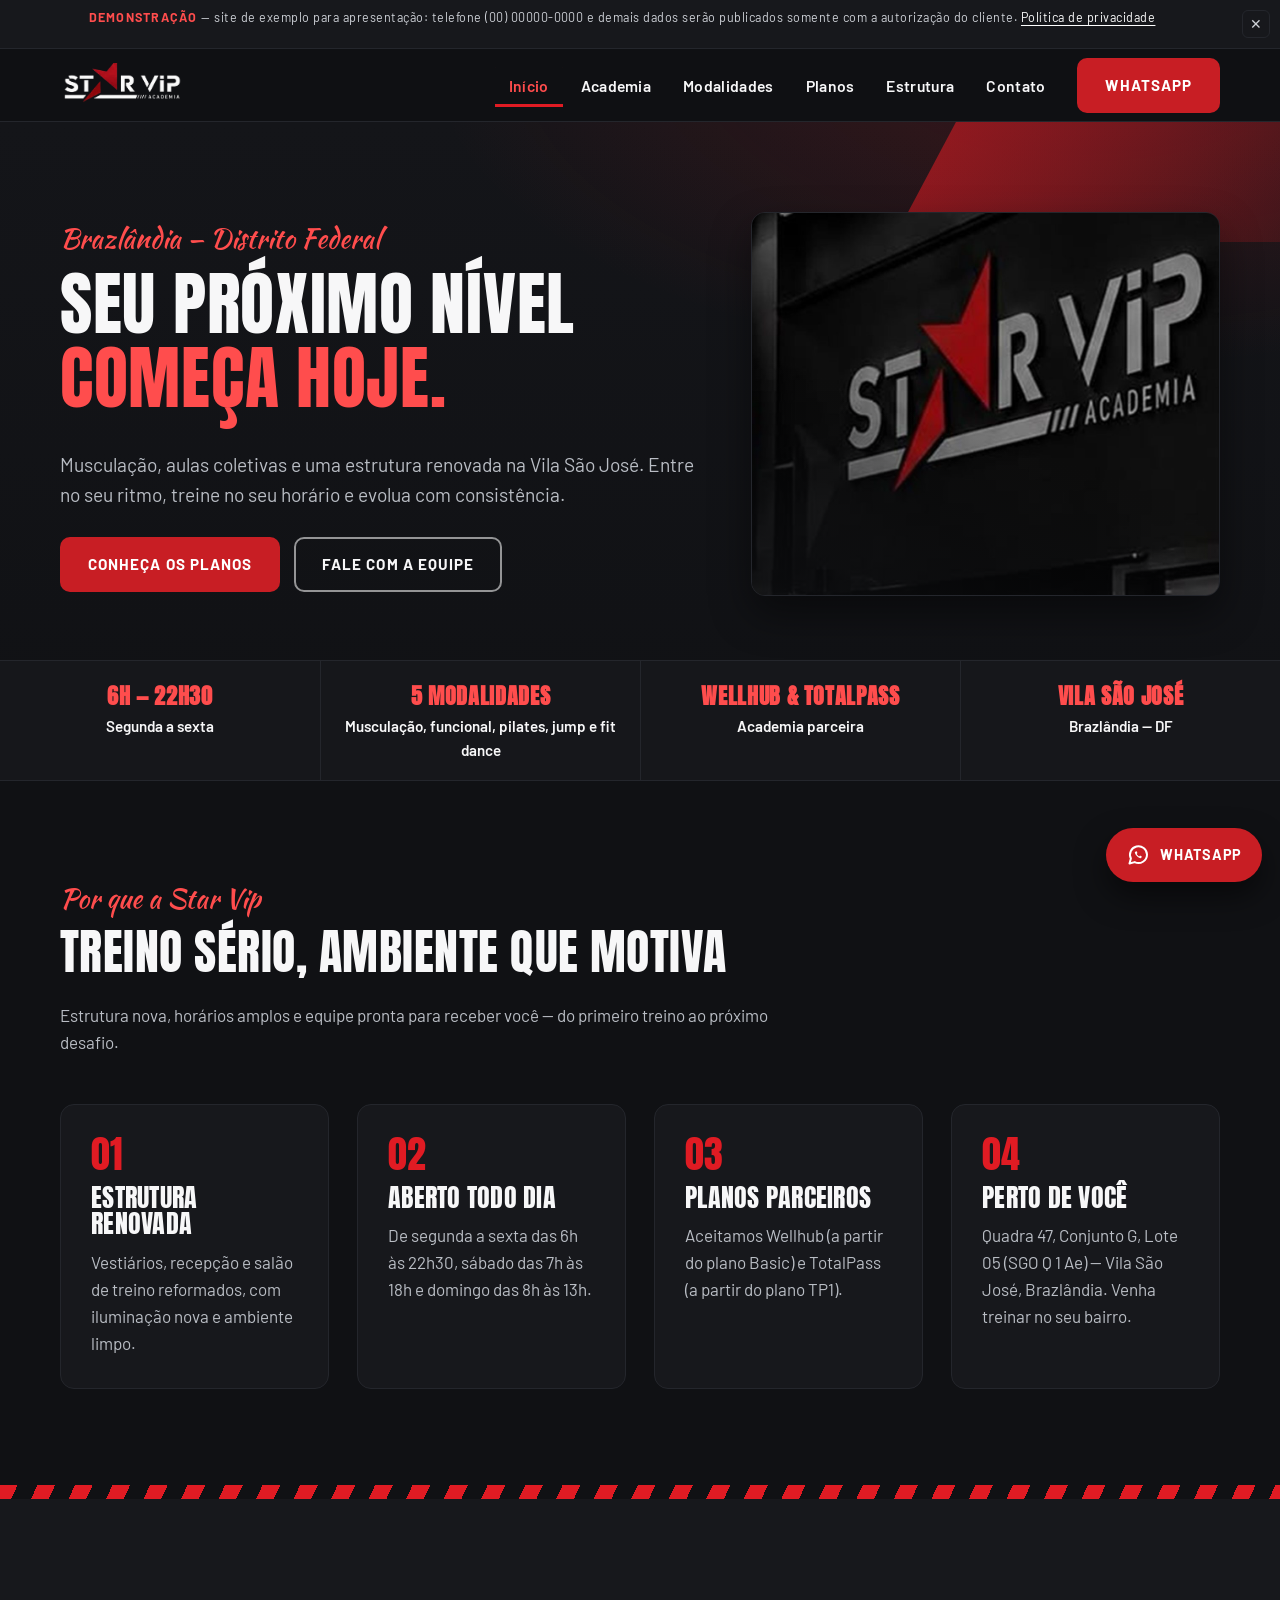
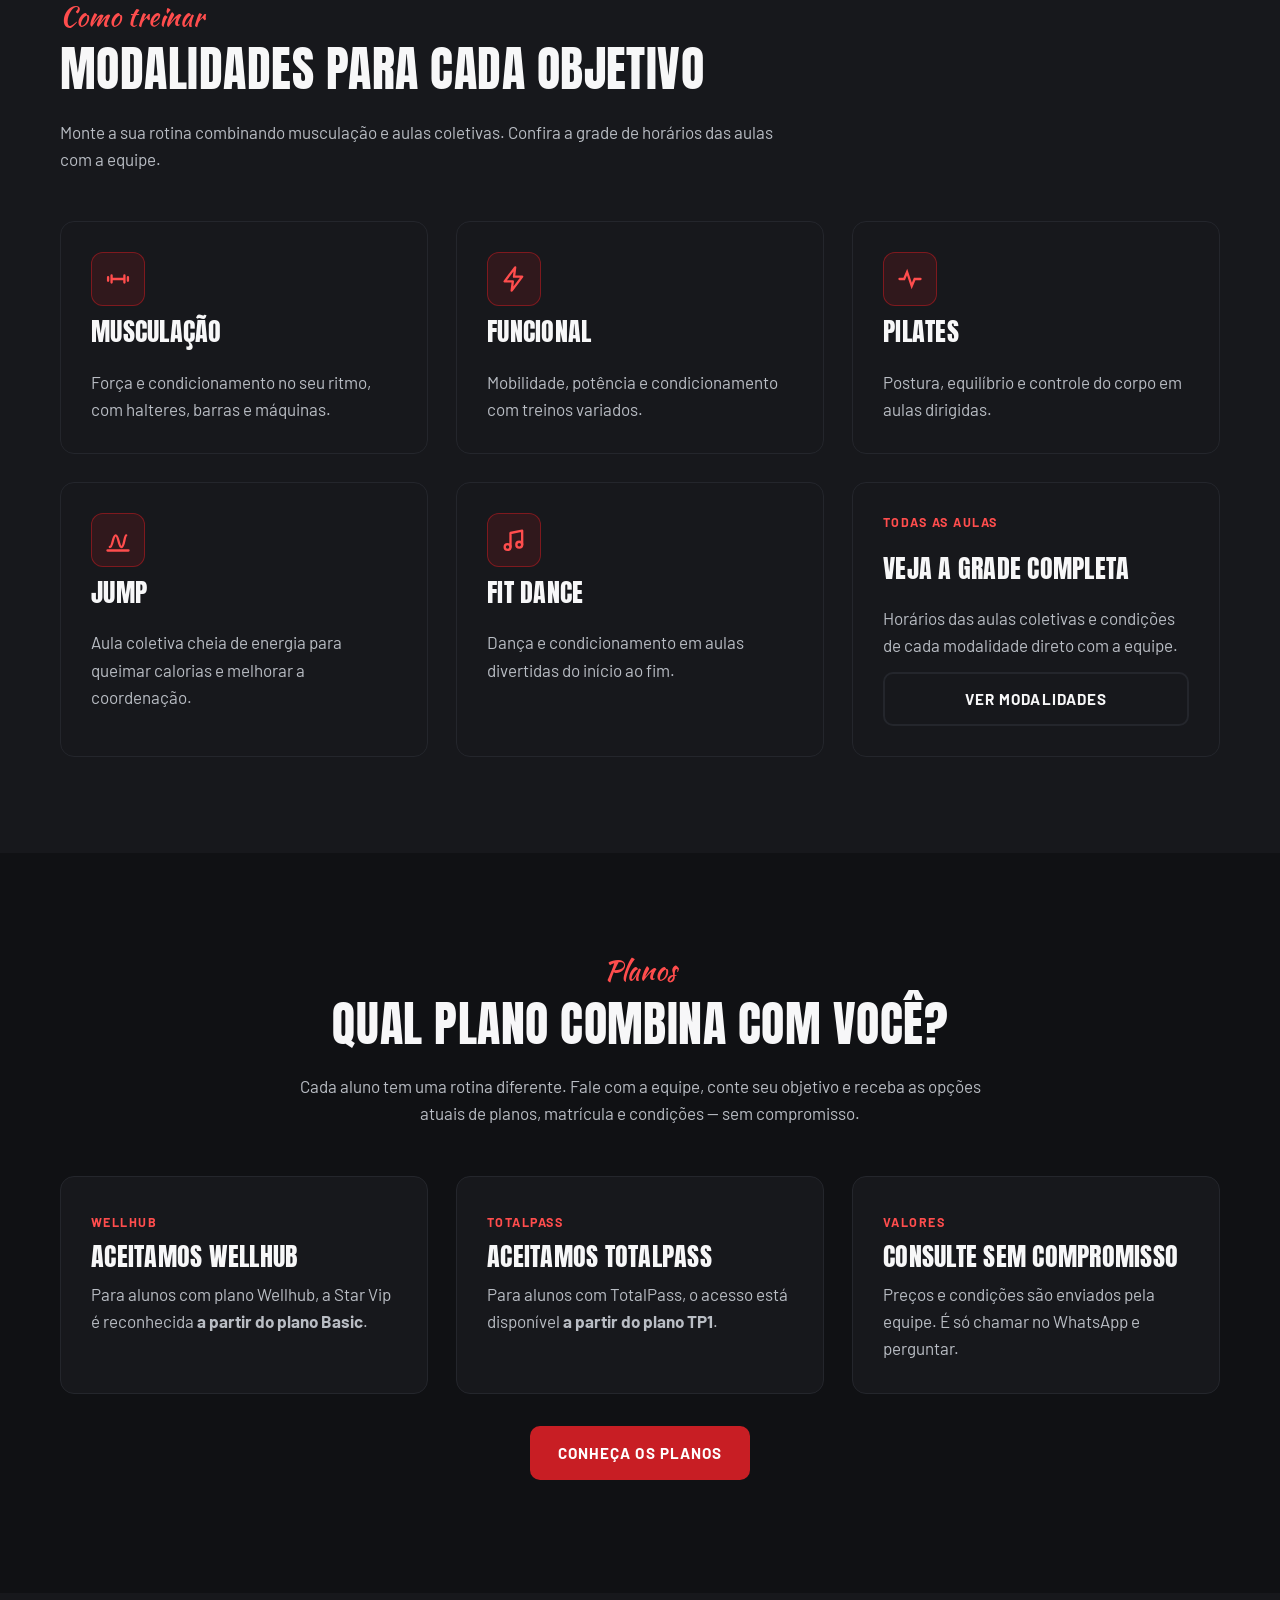
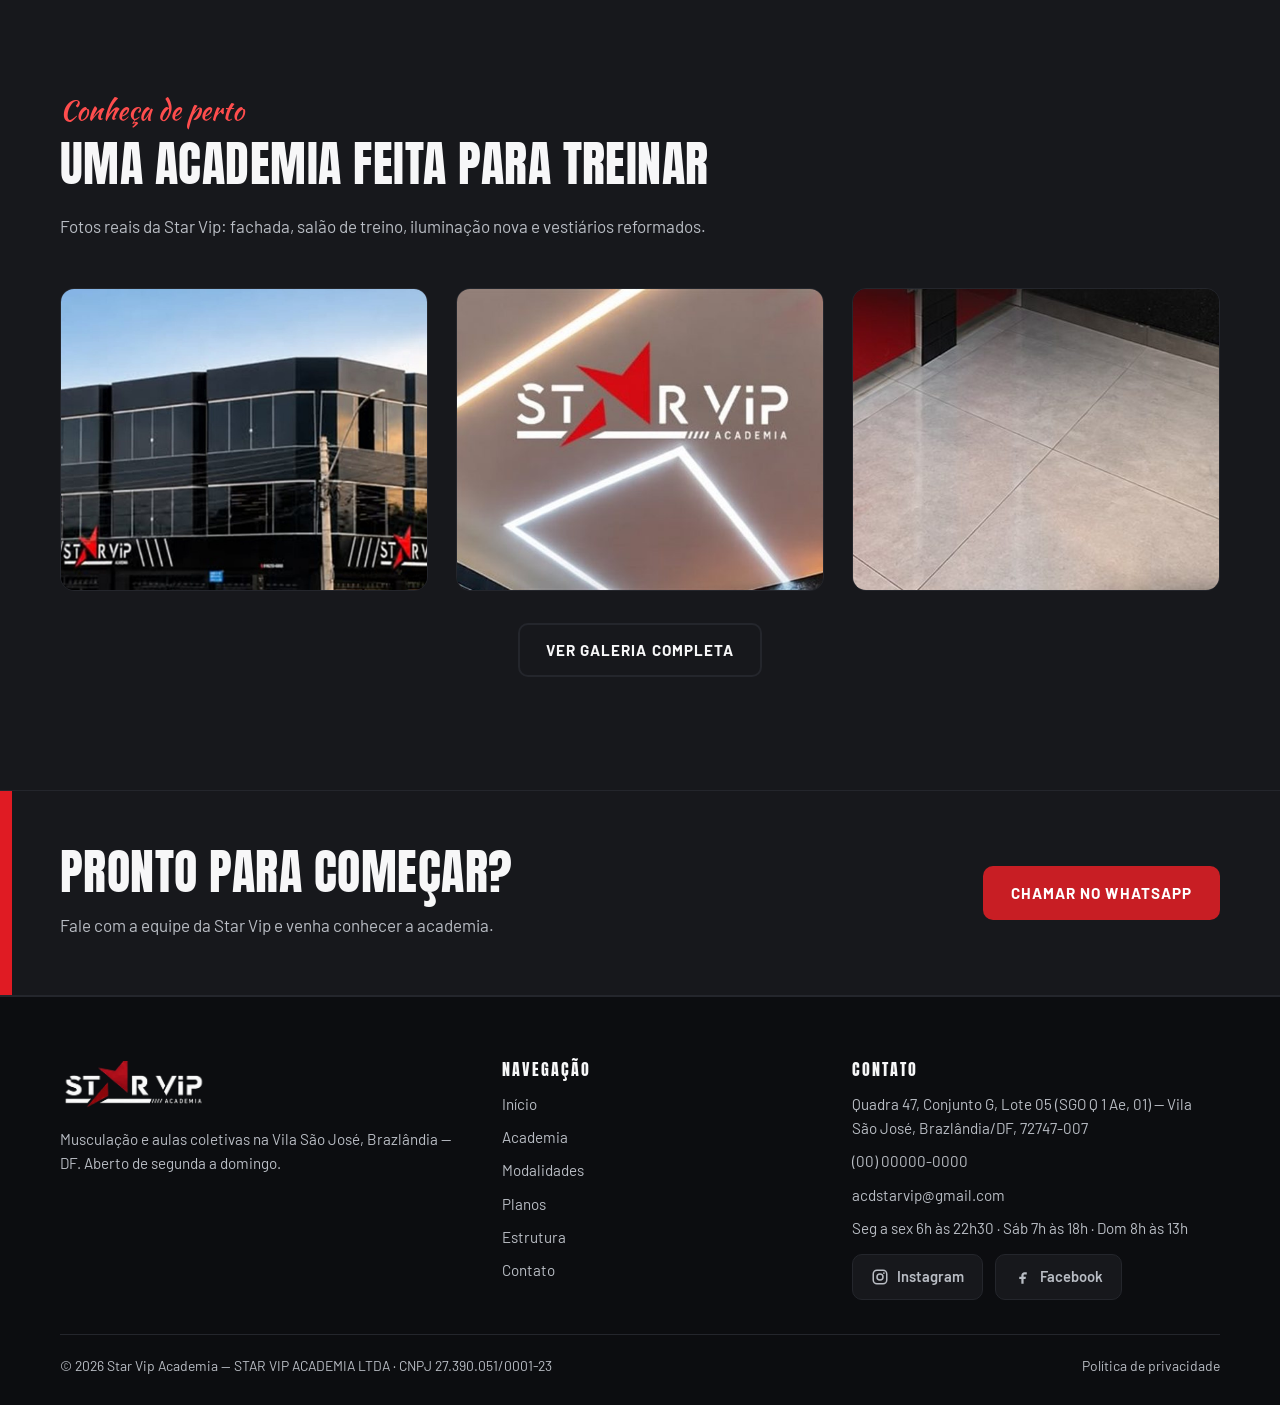
==== commit c8433090: "Alinha endereco com a ficha do Google Meu Negocio (SGO Q 1 Ae)" ====
--- a/index.html
+++ b/index.html
@@ -30,7 +30,7 @@
     "telephone": "+5500000000000",
     "address": {
       "@type": "PostalAddress",
-      "streetAddress": "Quadra 47, Conjunto G, Lote 05 — Vila São José",
+      "streetAddress": "Quadra 47, Conjunto G, Lote 05 (SGO Q 1 Ae, 01) — Vila São José",
       "addressLocality": "Brazlândia",
       "addressRegion": "DF",
       "postalCode": "72747-007",
@@ -146,7 +146,7 @@
           <article class="card reveal">
             <span class="num">04</span>
             <h3>Perto de você</h3>
-            <p>Quadra 47, Conjunto G, Lote 05 — Vila São José, Brazlândia. Venha treinar no seu bairro.</p>
+            <p>Quadra 47, Conjunto G, Lote 05 (SGO Q 1 Ae) — Vila São José, Brazlândia. Venha treinar no seu bairro.</p>
           </article>
         </div>
       </div>
@@ -315,7 +315,7 @@
         <div>
           <h3>Contato</h3>
           <ul>
-            <li>Quadra 47, Conjunto G, Lote 05 — Vila São José, Brazlândia/DF, 72747-007</li>
+            <li>Quadra 47, Conjunto G, Lote 05 (SGO Q 1 Ae, 01) — Vila São José, Brazlândia/DF, 72747-007</li>
             <li><a href="tel:+5500000000000">(00) 00000-0000</a></li>
             <li><a href="mailto:acdstarvip@gmail.com">acdstarvip@gmail.com</a></li>
             <li>Seg a sex 6h às 22h30 · Sáb 7h às 18h · Dom 8h às 13h</li>
